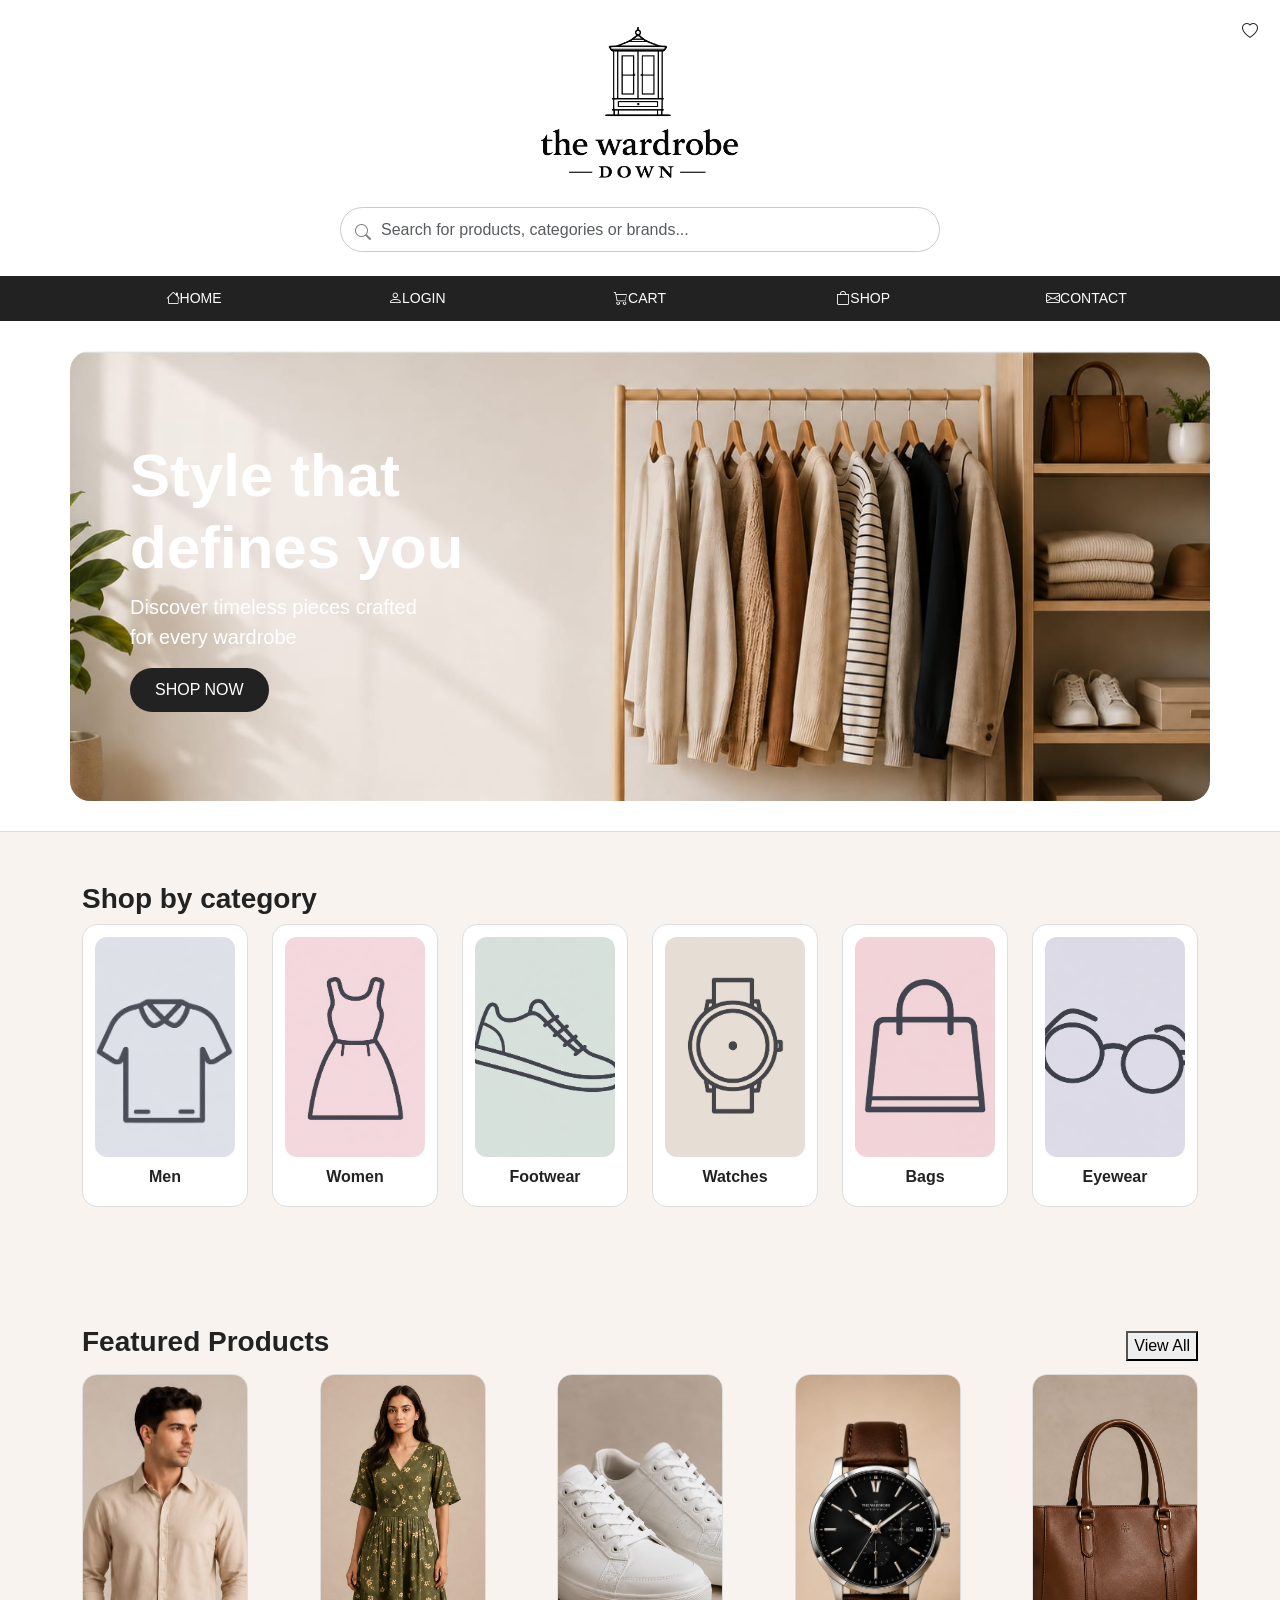
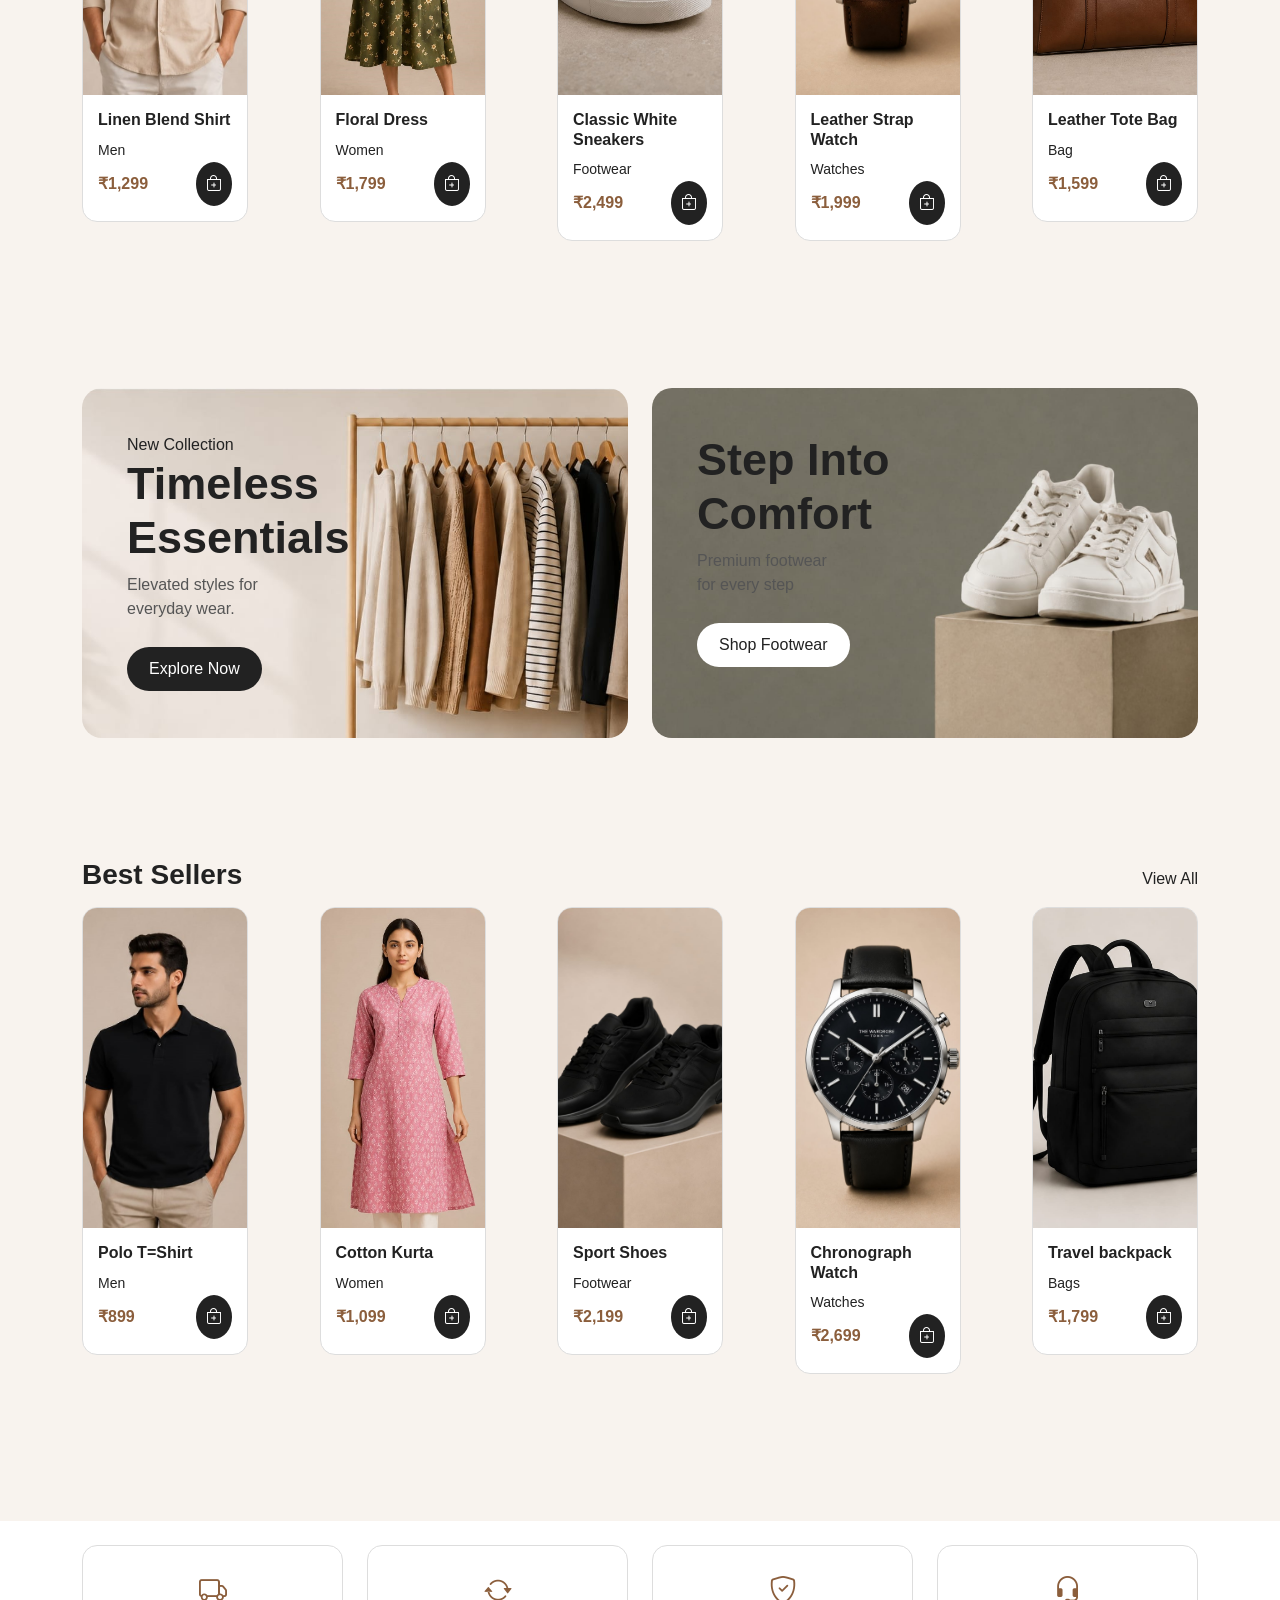
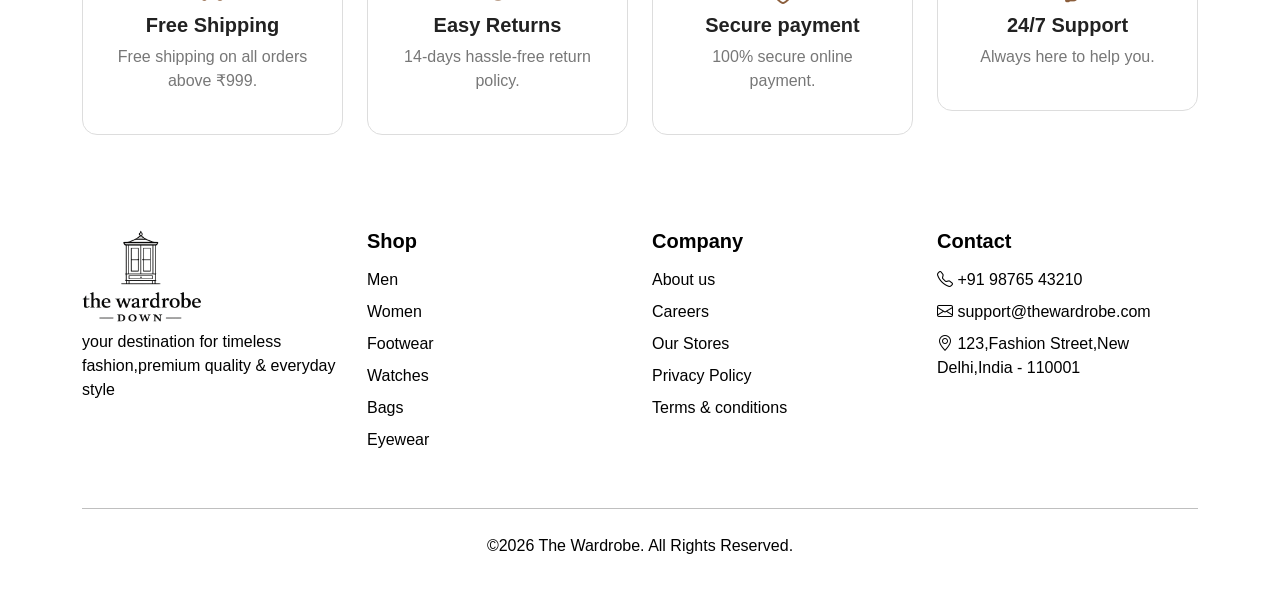
==== index.html @ a0ea41f4 "Add files via upload" ====
<!DOCTYPE html>
<html lang="en">
<head>
    <meta charset="UTF-8">
    <meta name="viewport" content="width=device-width, initial-scale=1.0">
    <title>The Wardrobe . Home</title>
    <link rel="stylesheet" href="bootstrap.css">
    <link rel="stylesheet" href="https://cdn.jsdelivr.net/npm/bootstrap-icons@1.13.1/font/bootstrap-icons.min.css">
    <link rel="stylesheet" href="style.css">
</head>
<body>
    <header>
                <div class="container text-center py-4">
                    <img src="assests/logo.jpg"  width="200"  alt="logo">
                    <div class="search-box mx-auto">
                      <i class="bi bi-search"></i>
                      <input type="text" class="form-control" placeholder="Search for products, categories or brands...">
                    </div>
                </div>
                <div class="icon-bar">
                    <div class="container">
                        <div class="row text-center gx-0">
                            <div class="col">
                                <a href="index.html"><i class="bi bi-house"></i>HOME</a>
                            </div>
                            <div class="col">
                               <a href="login.html"><i class="bi bi-person"></i>LOGIN</a>
                            </div>
                            <div class="col">
                                <a href="cart.html"><i class="bi bi-cart"></i>CART</a>
                            </div>
                            <div class="col">
                                <a href="products.html"><i class="bi bi-bag"></i>SHOP</a>
                            </div>
                            <div class="col">
                                <a href="contact.html"><i class="bi bi-envelope"></i>CONTACT</a>
                            </div>
                        </div>
                    </div>
                </div>
                <section class="hero-banner">
                    <div class="container">
                        <div class="row align-items-center" style="background-image: url(assests/hero.jpg);">
                            <div class="col-lg-6">
                                <h1>Style that<br>defines you</h1>
                                <p>Discover timeless pieces crafted<br>for every wardrobe</p>
                                <a class="btn btn-dark" href="products.html">SHOP NOW</a>
                            </div>
                        </div>
                    </div>
                </section>
    </header>
    <main>
        <section class="category-section">
            <div class="container">
                <div class="section-title">
                    <h3>Shop by category</h3>
                </div>
                <div class="row g-4 justify-content-between">
                    <div class="col-lg-2 col-md-4 col-6">
                        <div class="category-card">
                            <a href="products.html"><img src="assests/Men.jpg"></a>
                            <h6>Men</h6>
                        </div>
                    </div>
                    <div class="col-lg-2 col-md-4 col-6">
                        <div class="category-card">
                            <a href="products.html"><img src="assests/Women.jpg"></a>
                            <h6>Women</h6>
                        </div>
                    </div>
                    <div class="col-lg-2 col-md-4 col-6">
                        <div class="category-card">
                            <img src="assests/Footwear.jpg" alt="">
                            <h6>Footwear</h6>
                        </div>
                    </div>
                    <div class="col-lg-2 col-md-4 col-6">
                        <div class="category-card">
                            <a href="products.html"><img src="assests/Watches.jpg"></a>
                            <h6>Watches</h6>
                        </div>
                    </div>
                    <div class="col-lg-2 col-md-4 col-6">
                        <div class="category-card">
                            <a href="products.html"><img src="assests/Bags.jpg"></a>
                            <h6>Bags</h6>
                        </div>
                    </div>
                    <div class="col-lg-2 col-md-4 col-6">
                        <div class="category-card">
                            <a href="products.html"><img src="assests/Eyewear.jpg"></a>
                            <h6>Eyewear</h6>
                        </div>
                    </div>
                </div>
            </div>
        </section>
        <section class="featured-products py-5">
            <div class="container">
                <div class="section-title d-flex justify-content-between align-items-center">
                    <h3>Featured Products</h3>
                    <button class="view-btn">View All</button>
                </div>
                <div class="row justify-content-between mt-2">
                    <div class="col-lg-2 col-md-4 col-6 mb-4">
                        <div class="product-box">
                            <div class="wishlist">
                                <i class="bi bi-heart"></i>
                            </div>
                            <a href="product.html"><img src="assests/Linen Blend Shirt.jpg"></a>
                            <div class="product-content">
                                <h6>Linen Blend Shirt</h6>
                                <small>Men</small>
                                <div class="price-row">
                                <span>&#8377;1,299</span>
                                <i class="bi bi-bag-plus"></i>
                                </div>
                            </div>
                        </div>
                    </div>
                    <div class="col-lg-2 col-md-4 col-6 mb-4">
                        <div class="product-box">
                            <div class="wishlist">
                                <i class="bi bi-heart"></i>
                            </div>
                            <a href="product.html"><img src="assests/Floral dress.jpg"></a>
                            <div class="product-content">
                                <h6>Floral Dress</h6>
                                <small>Women</small>
                                <div class="price-row">
                                <span>&#8377;1,799</span>
                                <i class="bi bi-bag-plus"></i>
                                </div>
                            </div>
                        </div>
                    </div>
                    <div class="col-lg-2 col-md-4 col-6 mb-4">
                        <div class="product-box">
                            <div class="wishlist">
                                <i class="bi bi-heart"></i>
                            </div>
                            <a href="product.html"><img src="assests/Classic White Sneakers.jpg"></a>
                            <div class="product-content">
                                <h6>Classic White Sneakers</h6>
                                <small>Footwear</small>
                                <div class="price-row">
                                <span>&#8377;2,499</span>
                                <i class="bi bi-bag-plus"></i>
                                </div>
                            </div>
                        </div>
                    </div>
                    <div class="col-lg-2 col-md-4 col-6 mb-4">
                        <div class="product-box">
                            <div class="wishlist">
                                <i class="bi bi-heart"></i>
                            </div>
                            <a href="product.html"><img src="assests/Leather Strap Watch.jpg"></a>
                            <div class="product-content">
                                <h6>Leather Strap Watch</h6>
                                <small>Watches</small>
                                <div class="price-row">
                                    <span>&#8377;1,999</span>
                                    <i class="bi bi-bag-plus"></i>
                                </div>
                            </div>
                        </div>
                    </div>
                    <div class="col-lg-2 col-md-4 col-6 mb-4">
                        <div class="product-box">
                            <div class="wishlist">
                                <i class="bi bi-heart"></i>
                            </div>
                            <a href="product.html"><img src="assests/Leather Tote bag.jpg" alt=""></a>
                            <div class="product-content">
                                <h6>Leather Tote Bag</h6>
                                <small>Bag</small>
                                <div class="price-row">
                                <span>&#8377;1,599</span>
                                <i class="bi bi-bag-plus"></i>
                                </div>
                            </div>
                        </div>
                    </div>
                </div>
            </div>
        </section>
        <section class="promo-section">
            <div class="container">
                <div class="row g-4">
                    <div class="col-lg-6">
                        <div class="promo-banner banner-light" style="background-image: url(assests/promo\ banner\ 1.jpg);">
                            <div class="promo-content">
                                <span>New Collection</span>
                                <h2>Timeless<br>Essentials</h2>
                                <p>Elevated styles for<br>everyday wear.</p>
                                <a href="products.html" class="promo-btn-dark">Explore Now</a>
                            </div>
                        </div>
                    </div>
                    <div class="col-lg-6">
                        <div class="promo-banner banner-dark" style="background-image: url(assests/promo\ banner\ 2.jpg);">
                            <div class="promo-content">
                                <h2>Step Into<br>Comfort</h2>
                                <p>Premium footwear<br>for every step</p>
                                <a href="products.html" class="promo-btn-light">Shop Footwear</a>
                            </div>
                        </div>
                    </div>
                </div>
            </div>
        </section>
        <section class="featured-products mb-5">
            <div class="container">
                <div class="section-title d-flex justify-content-between align-items-center">
                    <h3>Best Sellers</h3>
                    <a href="products.html" class="view-btn">View All</a>
                </div>
                <div class="row justify-content-between mt-2">
                    <div class="col-lg-2 col-md-4 col-6 mb-4">
                        <div class="product-box">
                            <div class="wishlist">
                                <i class="bi bi-heart"></i>
                            </div>
                            <a href="product.html"><img src="assests/Polo t-Shirt.jpg"></a>
                            <div class="product-content">
                                <h6>Polo T=Shirt</h6>
                                <small>Men</small>
                                <div class="price-row">
                                    <span>&#8377;899</span>
                                    <i class="bi bi-bag-plus"></i>
                                </div>
                            </div>
                        </div>
                    </div>
                    <div class="col-lg-2 col-md-4 col-6 mb-4">
                        <div class="product-box">
                            <div class="wishlist">
                                <i class="bi bi-heart"></i>
                            </div>
                            <a href="product.html"><img src="assests/Cotton kurta.jpg"></a>
                            <div class="product-content">
                                <h6>Cotton Kurta</h6>
                                <small>Women</small>
                                <div class="price-row">
                                    <span>&#8377;1,099</span>
                                    <i class="bi bi-bag-plus"></i>
                                </div>
                            </div>
                        </div>
                    </div>
                    <div class="col-lg-2 col-md-4 col-6 mb-4">
                        <div class="product-box">
                            <div class="wishlist">
                                <i class="bi bi-heart"></i>
                            </div>
                            <a href="product.html"><img src="assests/Sport Shoes.jpg"></a>
                            <div class="product-content">
                                <h6>Sport Shoes</h6>
                                <small>Footwear</small>
                                <div class="price-row">
                                    <span>&#8377;2,199</span>
                                    <i class="bi bi-bag-plus"></i>
                                </div>
                            </div>
                        </div>
                    </div>
                    <div class="col-lg-2 col-md-4 col-6 mb-4">
                        <div class="product-box">
                            <div class="wishlist">
                                <i class="bi bi-heart"></i>
                            </div>
                            <a href="product.html"><img src="assests/Chronograph Watch.jpg"></a>
                            <div class="product-content">
                                <h6>Chronograph Watch</h6>
                                <small>Watches</small>
                                <div class="price-row">
                                    <span>&#8377;2,699</span>
                                    <i class="bi bi-bag-plus"></i>
                                </div>
                            </div>
                        </div>
                    </div>
                    <div class="col-lg-2 col-md-4 col-6 mb-4">
                        <div class="product-box">
                            <div class="wishlist">
                                <i class="bi bi-heart"></i>
                            </div>
                            <a href="product.html"><img src="assests/Travel Backpack.jpg"></a>
                            <div class="product-content">
                                <h6>Travel backpack</h6>
                                <small>Bags</small>
                                <div class="price-row">
                                    <span>&#8377;1,799</span>
                                    <i class="bi bi-bag-plus"></i>
                                </div>
                            </div>
                        </div>
                    </div>
                </div>
            </div>
        </section>
        <section class="services py-4">
            <div class="container">
                <div class="row text-center g-4">
                    <div class="col-lg-3 col-md-6">
                        <div class="service-box">
                            <i class="bi bi-truck"></i>
                            <h5>Free Shipping</h5>
                            <p>Free shipping on all orders above &#8377;999.</p>
                        </div>
                    </div>
                    <div class="col-lg-3 col-md-6">
                        <div class="service-box">
                            <i class="bi bi-arrow-repeat"></i>
                            <h5>Easy Returns</h5>
                            <p>14-days hassle-free return policy.</p>
                        </div>
                    </div>
                    <div class="col-lg-3 col-md-6">
                        <div class="service-box">
                            <i class="bi bi-shield-check"></i>
                            <h5>Secure payment</h5>
                            <p>100% secure online payment.</p>
                        </div>
                    </div>
                    <div class="col-lg-3 col-md-6">
                        <div class="service-box">
                            <i class="bi bi-headset"></i>
                            <h5>24/7 Support</h5>
                            <p>Always here to help you.</p>
                        </div>
                    </div>
                </div>
            </div>
        </section>
    </main>
    <footer class="footer">
        <div class="container">
            <div class="row">
                <div class="col-lg-3 col-md-6 mb-4">
                    <img src="assests/logo.jpg" width="120">
                    <p>your destination for timeless fashion,premium quality & everyday style</p>
                    <div class="social-icons d-flex justify-content-between">
                        <a href="#"><i class="bi bi-facebook"></i></a>
                        <a href="#"><i class="bi bi-instagram"></i></a>
                        <a href="#"><i class="bi bi-twitter-x"></i></a>
                        <a href="#"><i class="bi bi-youtube"></i></a>
                    </div>
                </div>
                <div class="col-lg-3 col-md-6 mb-4">
                    <h5>Shop</h5>
                    <ul>
                        <li><a href="products.html">Men</a></li>
                        <li><a href="products.html">Women</a></li>
                        <li><a href="products.html">Footwear</a></li>
                        <li><a href="products.html">Watches</a></li>
                        <li><a href="products.html">Bags</a></li>
                        <li><a href="products.html">Eyewear</a></li>
                    </ul>
                </div>
                <div class="col-lg-3 col-md-6 mb-4">
                    <h5>Company</h5>
                    <ul>
                        <li><a href="#">About us</a></li>
                        <li><a href="#">Careers</a></li>
                        <li><a href="#">Our Stores</a></li>
                        <li><a href="#">Privacy Policy</a></li>
                        <li><a href="#">Terms & conditions</a></li>
                    </ul>
                </div>
                <div class="col-lg-3 col-md-6 mb-4">
                    <h5>Contact</h5>
                    <ul>
                    <li><i class="bi bi-telephone"></i>  +91 98765 43210</li>
                    <li><i class="bi bi-envelope"></i>   support@thewardrobe.com</li>
                    <li><i class="bi bi-geo-alt"></i>   123,Fashion Street,New Delhi,India - 110001</li>
                    </ul>
                </div>
            </div>
            <hr>
            <div class="copyright">
                <p>&copy;2026 The Wardrobe. All Rights Reserved.</p>
            </div>
        </div>
    </footer>
</body>
</html>
---- style.css ----
body {
  margin: 0;
  font-family: Arial, sans-serif;
  background-color: #f8f3ee;
  color: #222;
}
a {
  text-decoration: none;
  color: inherit;
}
img {
  max-width: 100%;
}
header {
  background-color: #fff;
  border-bottom: 1px solid #ddd;
}
header img {
  margin-bottom: 15px;
}
.search-box {
  max-width: 600px;
  margin: auto;
  position: relative;
}
.search-box i {
  position: absolute;
  top: 14px;
  left: 15px;
  color: gray;
}
.search-box input {
  padding-left: 40px;
  border-radius: 25px;
  height: 45px;
}
.icon-bar {
  background-color: #222;
}
.icon-bar a {
  color: white;
  padding: 12px;
  display: block;
  font-size: 14px;
}
.icon-bar a:hover {
  background-color: #8b5e3c;
}
.hero-banner {
  padding: 30px 0;
}
.hero-banner .row {
  min-height: 450px;
  background-size: cover;
  background-position: center;
  border-radius: 20px;
}
.hero-banner h1 {
  font-size: 60px;
  font-weight: bold;
  color: white;
}
.hero-banner p {
  color: white;
  font-size: 20px;
}
.hero-banner .col-lg-6 {
  padding: 60px;
}
.btn-dark,
.login-btn,
.register-btn,
.submit-btn,
.checkout-btn {
  background-color: #222 !important;
  border: none !important;
  color: white !important;
  border-radius: 25px;
  padding: 10px 25px;
}
.btn-dark:hover,
.login-btn:hover,
.register-btn:hover,
.submit-btn:hover,
.checkout-btn:hover {
  background-color: #8b5e3c !important;
}
.section-title h3,
.shop-page h2,
.cart-section h2,
.checkout h1,
.help-heading h1,
.page-tittle h1,
.register-section h1 {
  font-weight: bold;
  color: #222;
}
.section-title p,
.cart-section p,
.checkout p,
.help-heading p {
  color: #777;
}
.category-section {
  padding: 50px 0;
}
.category-card {
  background-color: white;
  border: 1px solid #ddd;
  padding: 12px;
  text-align: center;
  border-radius: 15px;
  margin-bottom: 20px;
}
.category-card:hover {
  transform: translateY(-5px);
  transition: 0.3s;
}
.category-card img {
  border-radius: 12px;
  height: 220px;
  object-fit: cover;
}
.category-card h6 {
  margin-top: 10px;
  font-weight: bold;
}
.featured-products,
.related-product,
.shop-page {
  padding: 50px 0;
}
.product-box,
.product-card {
  background-color: white;
  border: 1px solid #ddd !important;
  border-radius: 15px !important;
  overflow: hidden;
  margin-bottom: 25px;
}
.product-box:hover,
.product-card:hover {
  transform: translateY(-5px);
  transition: 0.3s;
}
.product-box img,
.product-card img {
  height: 320px;
  width: 100%;
  object-fit: cover;
}
.product-content,
.product-card .card-body {
  padding: 15px;
}.pagination .page-link{
   color: #8b5e3c;
   border: 1px solid #ddd;
}
.pagination .page-link:hover{
  background-color: #8b5e3c;
  color: #fff;
}
.pagination .page-item.active .page-link{
  background-color: #8b5e3c;
  border-color: #8b5e3c;
  color: #fff;
}
.product-content h6,
.product-card h5,
.product-card h6 {
  font-weight: bold;
}
.product-card .card-body h4{
  color: #8b5e3c;
}

.price-row {
  display: flex;
  justify-content: space-between;
  align-items: center;
}
.price-row span,
.price {
  color: #8b5e3c;
  font-weight: bold;
}
.price-row i {
  background-color: #222;
  color: white;
  padding: 10px;
  border-radius: 50%;
}
.wishlist {
  position: absolute;
  top: 12px;
  right: 12px;
  background-color: white;
  padding: 8px 10px;
  border-radius: 50%;
}
.promo-section {
  padding: 50px 0;
}
.promo-banner {
  min-height: 350px;
  background-size: cover;
  background-position: center;
  border-radius: 20px;
  margin-bottom: 20px;
  position: relative;
}
.promo-content {
  padding: 45px;
  max-width: 350px;
}
.promo-content h2 {
  font-size: 45px;
  font-weight: bold;
}
.promo-content p {
  color: #555;
}
.promo-btn-dark,
.promo-btn-light {
  display: inline-block;
  padding: 10px 22px;
  border-radius: 25px;
  margin-top: 10px;
}
.promo-btn-dark {
  background-color: #222;
  color: white;
}
.promo-btn-light {
  background-color: white;
  color: #222;
}
.services {
  background-color: #fff;
  padding: 40px 0;
}
.service-box {
  text-align: center;
  padding: 25px;
  border: 1px solid #ddd;
  border-radius: 15px;
  margin-bottom: 20px;
  background-color: white;
}
.service-box i {
  font-size: 28px;
  color: #8b5e3c;
  margin-bottom: 10px;
}
.service-box h5 {
  font-weight: bold;
}
.service-box p {
  color: #777;
}
.footer {
  background-color: white;
  color:black;
  padding: 50px 0 20px;
}
.footer h5 {
  font-weight: bold;
  margin-bottom: 15px;
}
.footer p,
.footer li,
.footer a {
  color: black;
}
.footer ul {
  list-style: none;
  padding-left: 0;
}
.footer li {
  margin-bottom: 8px;
}
.footer a:hover {
  color: grey;
}
.social-icons a {
  color: white;
  margin-right: 10px;
  font-size: 18px;
}
.copyright {
  text-align: center;
  margin-top: 25px;
}
.filter-box {
  background-color: white;
  border: 1px solid #ddd;
  padding: 20px;
  border-radius: 15px;
  margin-bottom: 25px;
}
.filter-box h5 {
  font-weight: bold;
}
.filter-box ul {
  padding-left: 0;
  list-style: none;
}
.filter-box li {
  margin-bottom: 8px;
}
.color {
  width: 25px;
  height: 25px;
  display: inline-block;
  border-radius: 50%;
  border: 1px solid #ccc;
  margin: 4px;
}
.black { background-color: black; }
.white { background-color: white; }
.beige { background-color: beige; }
.brown { background-color: brown; }
.olive { background-color: olive; }
.navy { background-color: navy; }
.gray { background-color: gray; }
.blue { background-color: steelblue; }
.filter-btn {
  background-color: #222;
  color: white;
  border: none;
  padding: 10px 20px;
  border-radius: 25px;
}
.product-page {
  padding: 50px 0;
}
.main-image img {
  border-radius: 20px;
}
.thumb {
  border-radius: 10px;
  cursor: pointer;
  height: 90px;
  object-fit: cover;
}
.thumb:hover {
  border: 2px solid #8b5e3c;
}
.product-page h1 {
  font-size: 45px;
  font-weight: bold;
}
.product-page .price {
  font-size: 28px;
}
.size-buttons .btn {
  margin-right: 6px;
  margin-bottom: 6px;
}
.quantity {
  display: flex;
  align-items: center;
  margin-top: 10px;
}
.quantity button,
.quantity input {
  width: 40px;
  height: 38px;
  text-align: center;
  border: 1px solid #ccc;
  background-color: white;
}
.detail-box {
  background-color: white;
  border: 1px solid #ddd;
  padding: 25px;
  border-radius: 15px;
}
.cart-section {
  padding: 50px 0;
}
.cart-card,
.summary,
.checkout-card,
.help-card,
.login-card,
.register-card {
  background-color: white;
  border: 1px solid #ddd;
  border-radius: 15px;
  padding: 25px;
}
.cart-item {
  display: flex;
  align-items: center;
  gap: 15px;
  border-bottom: 1px solid #ddd;
  padding: 20px 0;
}
.cart-item img {
  width: 100px;
  height: 120px;
  object-fit: cover;
  border-radius: 12px;
}
.cart-item h5 {
  font-weight: bold;
}
.summary h3 {
  font-weight: bold;
}
.checkout-btn {
  display: block;
  width: 100%;
  text-align: center;
  margin-top: 15px;
}
.checkout {
  padding: 50px 0;
}
.checkout-card {
  margin-bottom: 25px;
}
.checkout-card h3 {
  font-weight: bold;
}
.checkout-card img {
  width: 60px;
  height: 75px;
  object-fit: cover;
  border-radius: 10px;
}
.page-tittle,
.help-heading,
.register-section .text-center {
  text-align: center;
  padding: 50px 0 25px;
}
.login-section,
.register-section {
  padding-bottom: 50px;
}
.login-left,
.register-left {
  padding: 35px;
}
.login-left h3,
.register-left h3 {
  font-weight: bold;
  margin-bottom: 20px;
}
.login-right,
.register-right {
  min-height: 450px;
  position: relative;
}
.login-right img,
.register-right img {
  width: 100%;
  height: 100%;
  object-fit: cover;
}
.login-right .content,
.register-right .container {
  position: absolute;
  bottom: 30px;
  left: 30px;
  right: 30px;
  color: white;
}
.login-right h2,
.register-right h2 {
  font-size: 40px;
  font-weight: bold;
}
.help-setion {
  padding: 40px 0;
}
.help-card h3,
.help-card h4 {
  font-weight: bold;
}
.help-card textarea {
  width: 100%;
  min-height: 130px;
  padding: 12px;
  border: 1px solid #ccc;
  border-radius: 10px;
}
.contact-row {
  display: flex;
  align-items: center;
  gap: 12px;
  margin-bottom: 14px;
}
.contact-row i {
  color: #8b5e3c;
  font-size: 20px;
}
.topic {
  background-color: #f8f3ee;
  padding: 12px;
  border-radius: 10px;
  margin-bottom: 10px;
}
.form-control,
.form-select {
  border-radius: 10px;
  border: 1px solid #ccc;
}
.form-control:focus,
.form-select:focus {
  border-color: #8b5e3c;
  box-shadow: none;
}
label {
  font-weight: bold;
}
@media (max-width: 992px) {
  .hero-banner h1 {
    font-size: 45px;
  }
  .hero-banner .col-lg-6 {
    padding: 40px;
  }
  .product-box img,
  .product-card img {
    height: 260px;
  }
  .cart-item {
    flex-wrap: wrap;
  }
  .login-right,
  .register-right {
    min-height: 350px;
  }
}
@media (max-width: 768px) {
  .hero-banner .row {
    min-height: 380px;
  }
  .hero-banner h1 {
    font-size: 38px;
  }
  .hero-banner p {
    font-size: 16px;
  }
  .promo-content h2 {
    font-size: 35px;
  }
  .product-page h1 {
    font-size: 35px;
  }
  .cart-item img {
    width: 85px;
    height: 100px;
  }
  .footer {
    text-align: center;
  }
}
@media (max-width: 576px) {
  .hero-banner .col-lg-6 {
    padding: 25px;
  }
  .hero-banner h1 {
    font-size: 32px;
  }
  .promo-content {
    padding: 25px;
  }
  .promo-content h2 {
    font-size: 30px;
  }
  .product-box img,
  .product-card img {
    height: 230px;
  }
  .cart-item {
    display: block;
    text-align: center;
  }
  .cart-item img {
    margin: auto;
    margin-bottom: 10px;
  }
  .login-left,
  .register-left {
    padding: 25px;
  }
  .login-right h2,
  .register-right h2 {
    font-size: 30px;
  }
}
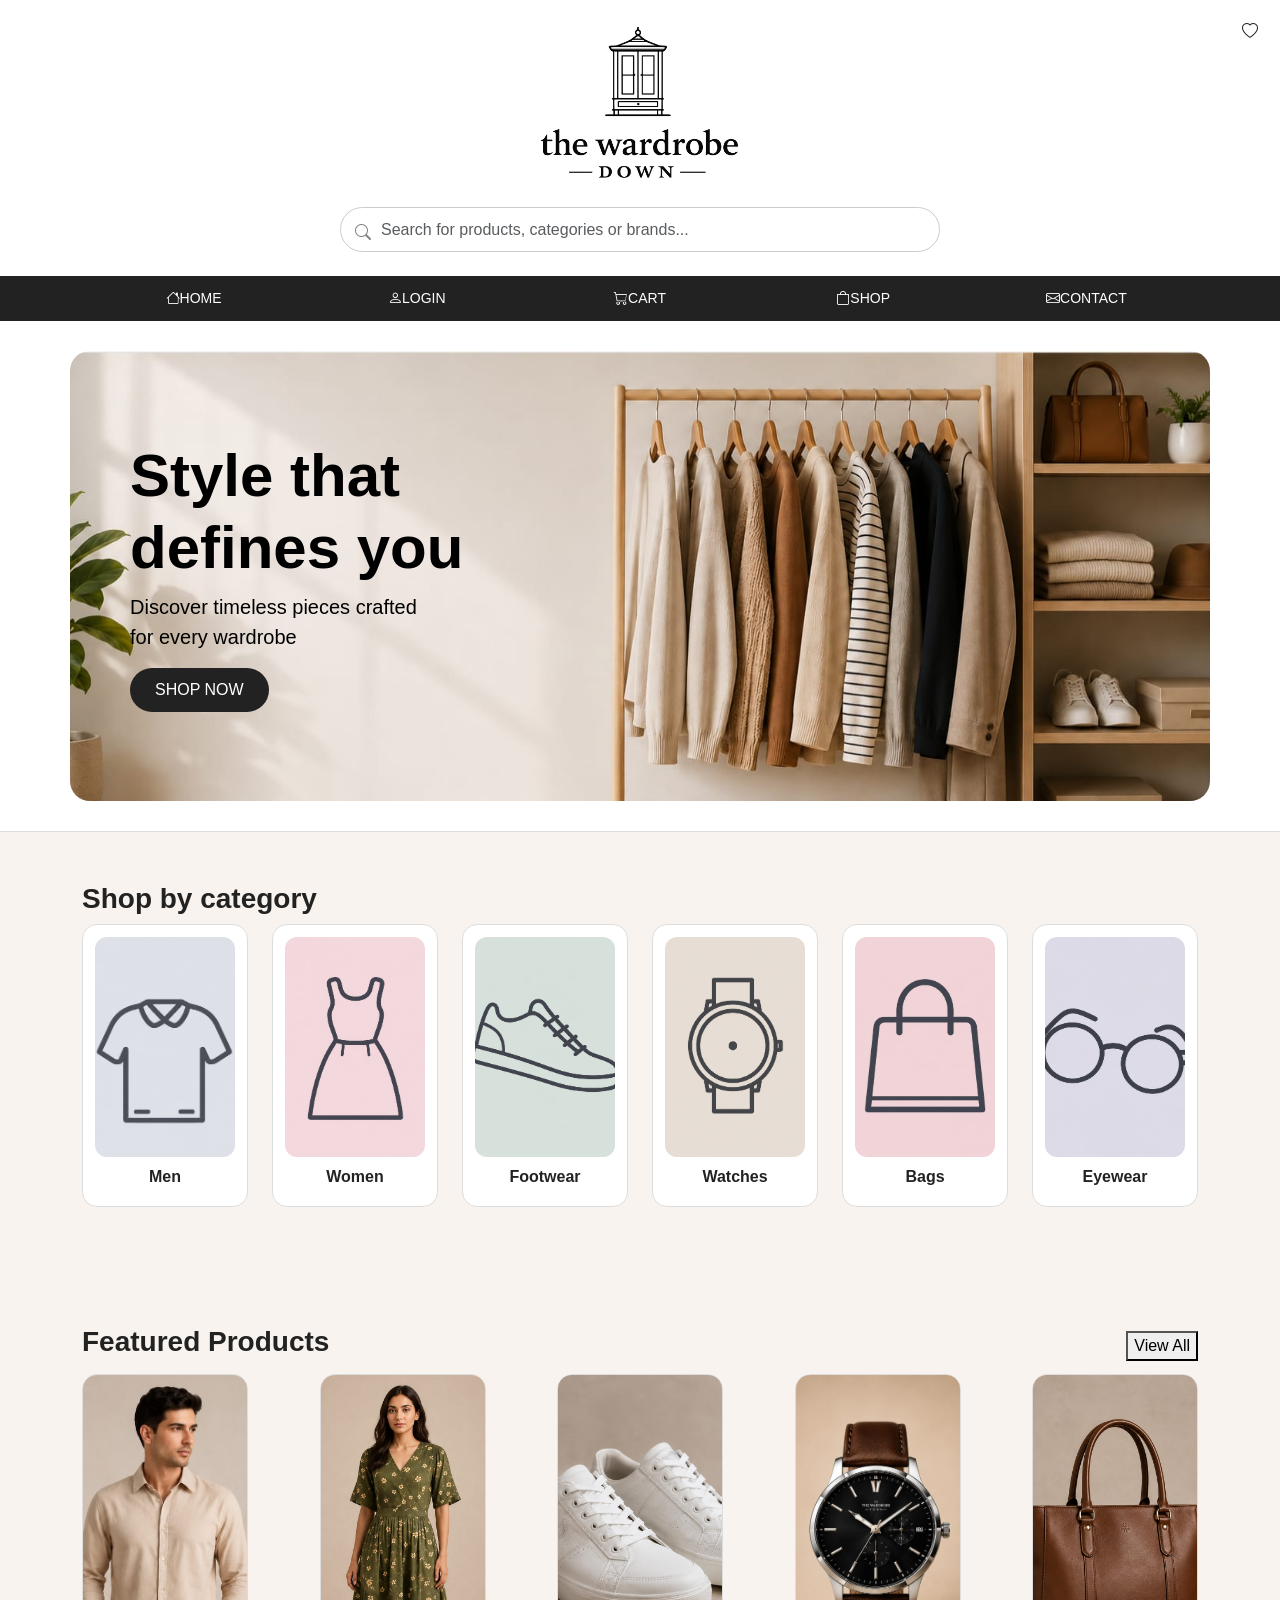
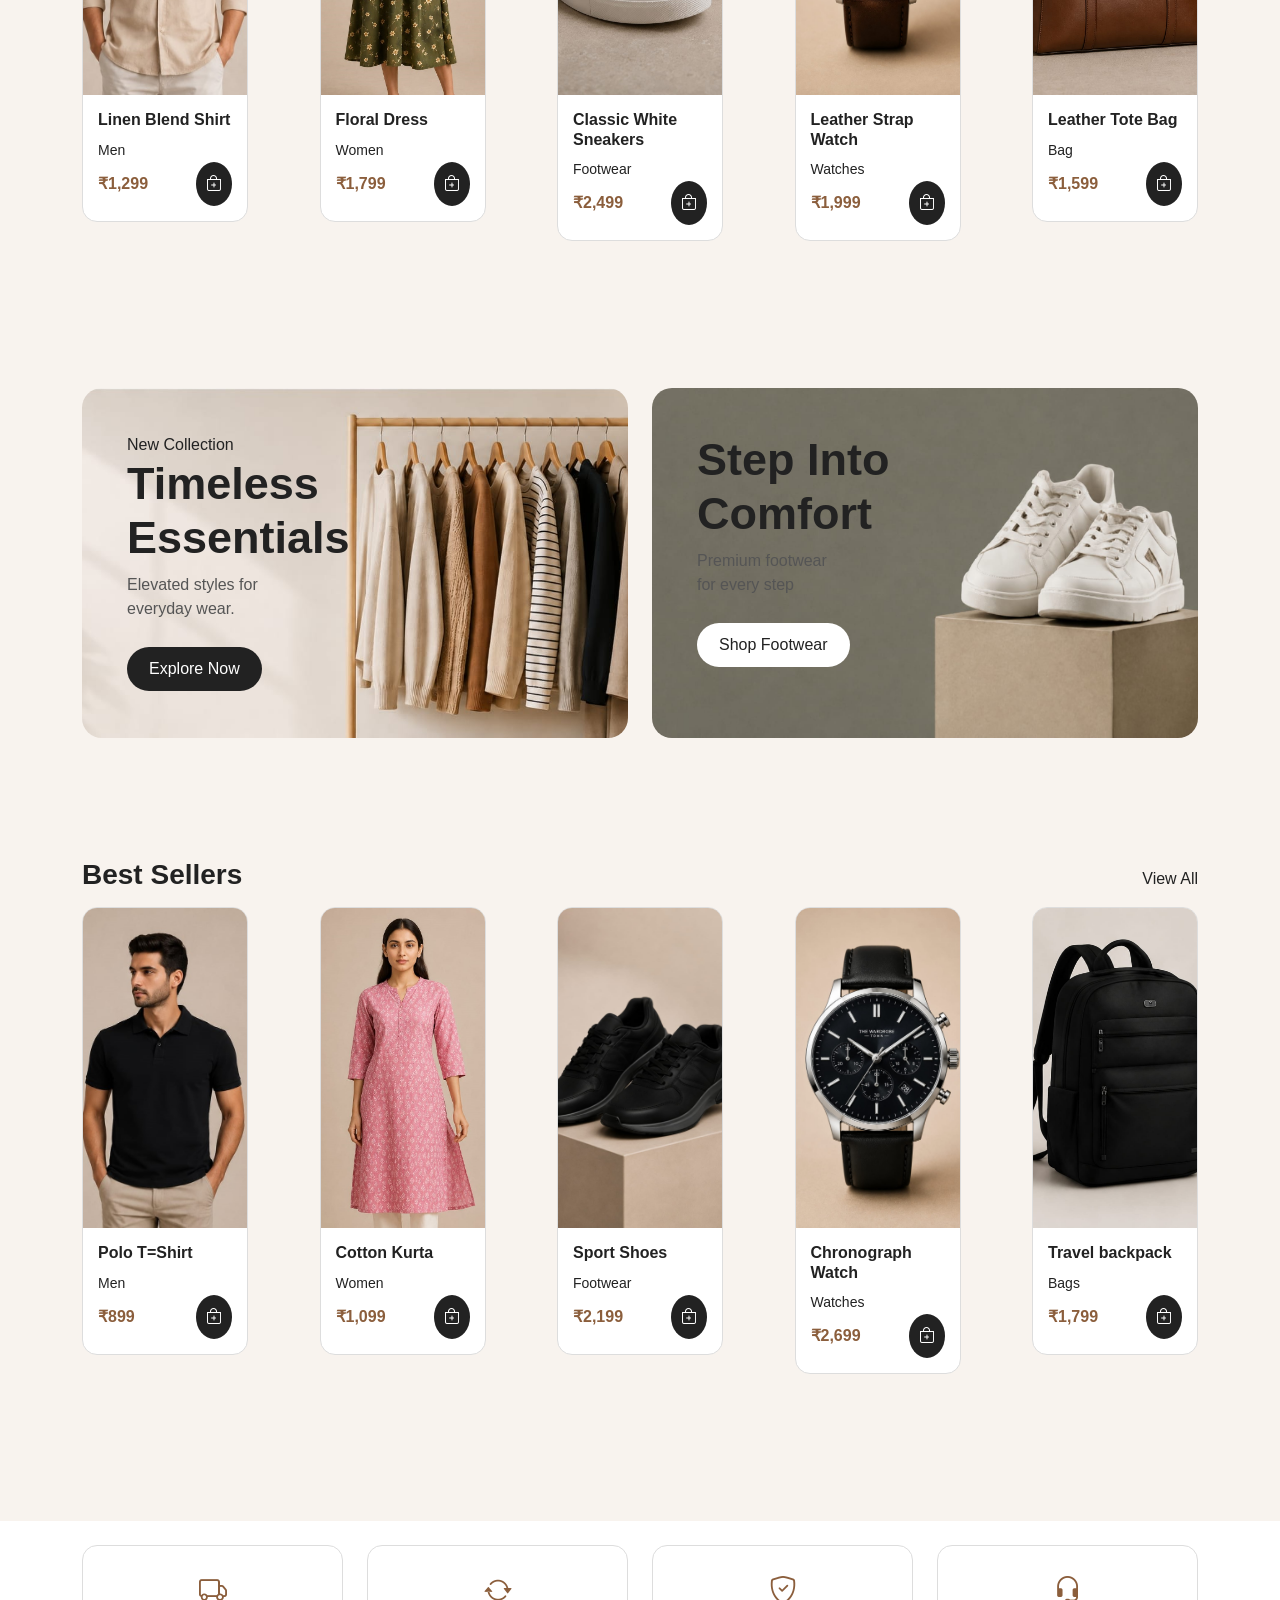
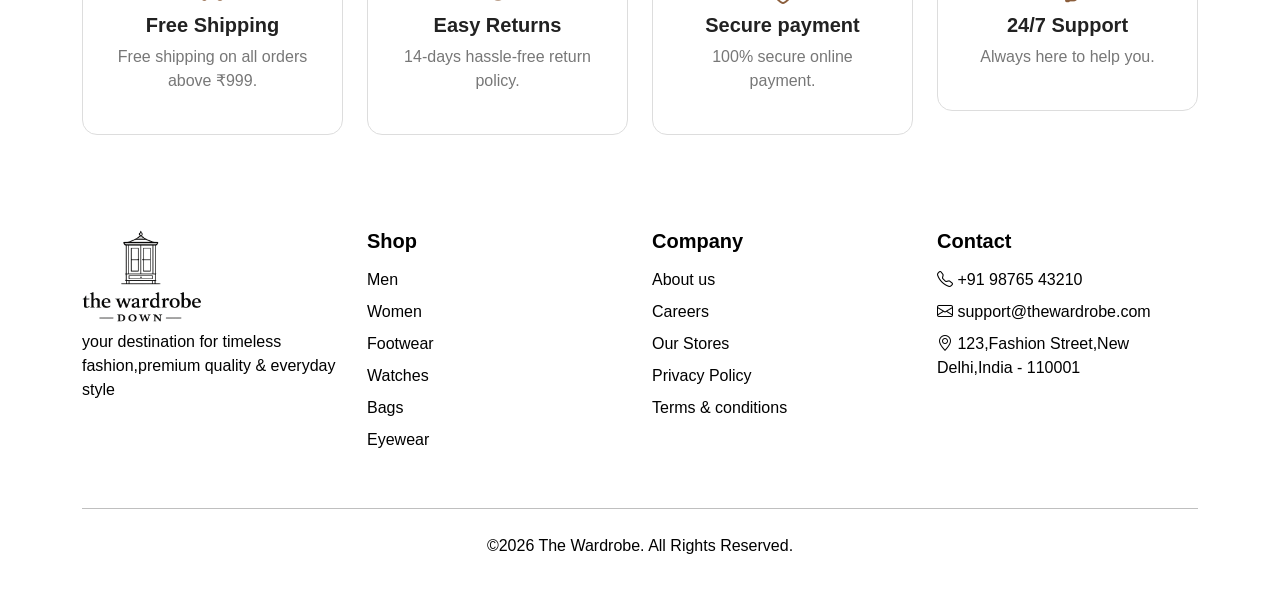
==== commit 426d9dc1: "Add files via upload" ====
--- a/index.html
+++ b/index.html
@@ -42,8 +42,8 @@
                     <div class="container">
                         <div class="row align-items-center" style="background-image: url(assests/hero.jpg);">
                             <div class="col-lg-6">
-                                <h1>Style that<br>defines you</h1>
-                                <p>Discover timeless pieces crafted<br>for every wardrobe</p>
+                                <h1 style="color: black;">Style that<br>defines you</h1>
+                                <p style="color: black;">Discover timeless pieces crafted<br>for every wardrobe</p>
                                 <a class="btn btn-dark" href="products.html">SHOP NOW</a>
                             </div>
                         </div>
